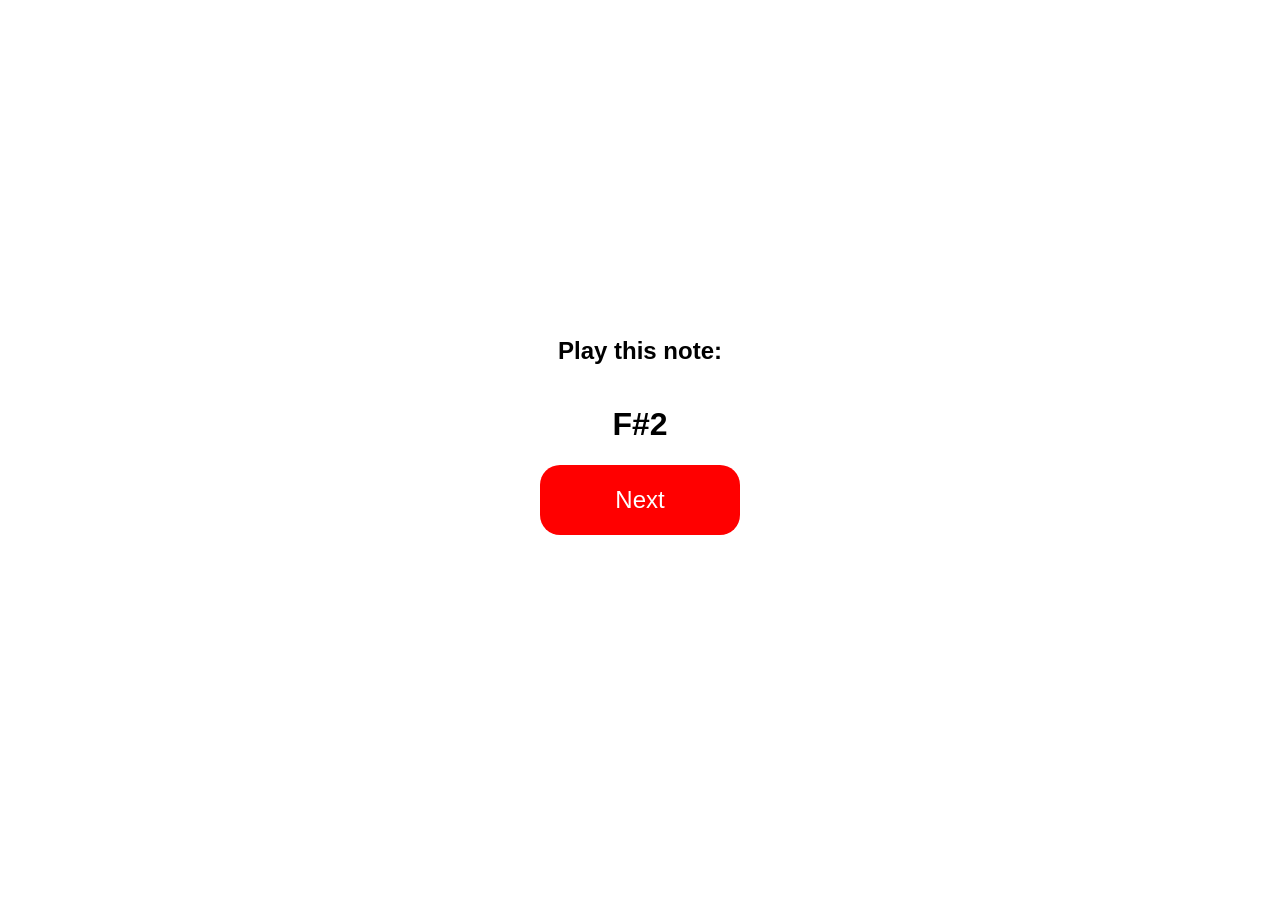
==== game/game.html @ 3acb24d7 "added gauge and sites sorted" ====
<!DOCTYPE html>
<html>
<head>
  <title>Tuner Game</title>
  <link rel="stylesheet" href="game_style.css">
</head>
<body>
  <h2>Play this note:</h2>
  <h1 id="target">--</h1>
  <button id="btn" onclick="nextNote()">Next</button>
  <p id="status"></p>
  <p id="cents"></p>
  <script src="game_script.js"></script>
</body>
</html>
---- game/game_style.css ----
body {
    display: flex;
    flex-direction: column;
    align-items: center;
    justify-content: center;
    height: 100vh;
    font-family: Arial;
}

#btn {
    width: 200px;
    height: 70px;
    border: none;
    border-radius: 20px;
    font-size: 24px;
    cursor: pointer;
    background-color: red;
    color: white;
}

#btn.correct {
    background-color: green;
}

#startBtn {
    width: 200px;
    height: 70px;
    border: none;
    border-radius: 20px;
    font-size: 24px;
    cursor: pointer;
    background-color: green;
}

#startBtn a {
    color: white;
    text-decoration: none;
}

#againBtn {
    width: 200px;
    height: 70px;
    border: none;
    border-radius: 20px;
    font-size: 24px;
    cursor: pointer;
    background-color: green;
    color: white;
}
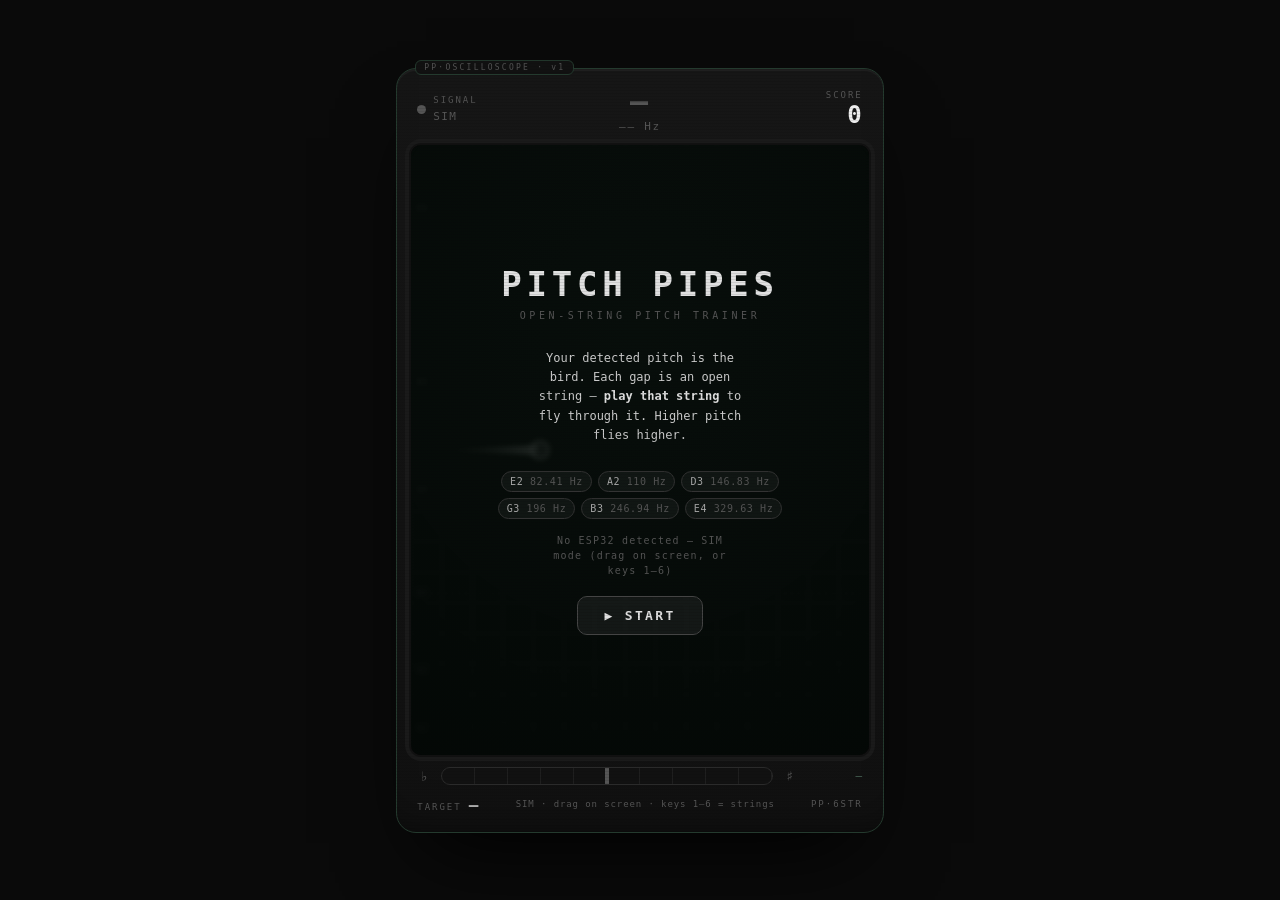
==== commit a3e40209: "new game embeded server + yin" ====
--- a/game/game.html
+++ b/game/game.html
@@ -1,15 +1,74 @@
-<!DOCTYPE html>
-<html>
+<!doctype html>
+<html lang="en">
 <head>
-  <title>Tuner Game</title>
+  <meta charset="utf-8" />
+  <meta name="viewport" content="width=device-width, initial-scale=1, maximum-scale=1, user-scalable=no" />
+  <title>PITCH PIPES — open-string pitch trainer</title>
   <link rel="stylesheet" href="game_style.css">
 </head>
 <body>
-  <h2>Play this note:</h2>
-  <h1 id="target">--</h1>
-  <button id="btn" onclick="nextNote()">Next</button>
-  <p id="status"></p>
-  <p id="cents"></p>
+  <main class="device" aria-label="Pitch Pipes guitar trainer">
+    <!-- Top readout -->
+    <div class="bar">
+      <div class="status">
+        <span class="dot" id="dot"></span>
+        <span><span class="lbl">SIGNAL</span><span id="link" style="font-size:11px;letter-spacing:.12em;color:var(--dim)">—</span></span>
+      </div>
+      <div class="readout">
+        <div class="note flat" id="note">—</div>
+        <div class="freq" id="freq">—— Hz</div>
+      </div>
+      <div class="score">
+        <span class="lbl">SCORE</span>
+        <span class="val" id="score">0</span>
+      </div>
+    </div>
+
+    <!-- Scope screen -->
+    <div class="screen" id="screen">
+      <canvas id="game"></canvas>
+
+      <!-- Start overlay -->
+      <div class="overlay" id="startOverlay">
+        <h1 class="title">PITCH PIPES</h1>
+        <div class="subtitle">open-string pitch trainer</div>
+        <p class="howto">Your detected pitch is the bird. Each gap is an open string — <b>play that string</b> to fly through it. Higher pitch flies higher.</p>
+        <div class="chips" id="chips"></div>
+        <div class="mode" id="startMode">Looking for ESP32…</div>
+        <button class="btn" id="startBtn">▶ Start</button>
+      </div>
+
+      <!-- Game over overlay -->
+      <div class="overlay" id="overOverlay" hidden>
+        <div class="go-sub">SIGNAL LOST</div>
+        <div class="big" id="finalScore">0</div>
+        <div class="best" id="bestScore">BEST 0</div>
+        <button class="btn" id="againBtn">↻ Play again</button>
+      </div>
+    </div>
+
+    <!-- Bottom bar: tuner + target -->
+    <div class="footer">
+      <div class="tuner" aria-label="tuning meter">
+        <span class="gl">♭</span>
+        <div class="track">
+          <div class="ticks"></div>
+          <div class="center"></div>
+          <div class="needle" id="needle"></div>
+        </div>
+        <span class="gl">♯</span>
+        <span class="cents" id="cents">—</span>
+      </div>
+      <div class="footrow">
+        <div class="target">
+          <span class="lbl">TARGET</span>
+          <span class="val" id="target">—</span>
+        </div>
+        <span class="hint" id="hint">&nbsp;</span>
+        <span class="brand">PP·6STR</span>
+      </div>
+    </div>
+  </main>
   <script src="game_script.js"></script>
 </body>
 </html>
--- a/game/game_style.css
+++ b/game/game_style.css
@@ -1,50 +1,153 @@
+/* ============================================================
+     PITCH PIPES — vintage oscilloscope / lab-instrument aesthetic
+     Zero dependencies. Self-contained. Offline-friendly for ESP32.
+     ============================================================ */
+  :root{
+    --bg:        #0a0a0a;
+    --panel:     #111111;
+    --panel-2:   #161616;
+    --bezel:     #222222;
+    --screen:    #080808;
+    --phosphor:  #e0e0e0;
+    --phosphor-d:#555555;
+    --amber:     #ffffff;
+    --red:       #aaaaaa;
+    --ink:       #eeeeee;
+    --dim:       #555555;
+    --mono: "SF Mono","JetBrains Mono","Cascadia Code","Roboto Mono","Ubuntu Mono",ui-monospace,Menlo,Consolas,monospace;
+  }
+  *{ box-sizing:border-box; -webkit-tap-highlight-color:transparent; }
+  html,body{ height:100%; margin:0; }
+  body{
+    font-family:var(--mono);
+    color:var(--ink);
+    background: var(--bg);
+    display:flex; align-items:center; justify-content:center;
+    min-height:100dvh; padding:14px; overflow:hidden;
+    user-select:none;
+  }
+  /* faint scanlines across the whole page for atmosphere */
+  body::after{
+    content:""; position:fixed; inset:0; pointer-events:none; z-index:999;
+    background:repeating-linear-gradient(0deg, rgba(0,0,0,0) 0 2px, rgba(0,0,0,.18) 2px 3px);
+    mix-blend-mode:multiply; opacity:.5;
+  }
 
-body {
-    display: flex;
-    flex-direction: column;
-    align-items: center;
-    justify-content: center;
-    height: 100vh;
-    font-family: Arial;
-}
+  /* ---- The instrument ---- */
+  .device{
+    width:min(520px, 94vw, calc((92dvh - 178px) * 0.75));
+    background:linear-gradient(180deg, var(--panel-2), var(--panel));
+    border-radius:20px;
+    padding:14px;
+    border:1px solid #243a2e;
+    box-shadow:
+      0 40px 80px -30px #000,
+      0 2px 0 0 rgba(255,255,255,.04) inset,
+      0 -30px 60px -50px #000 inset;
+    position:relative;
+  }
+  .device::before{ /* top brand strip / vents */
+    content:"PP·OSCILLOSCOPE  ·  v1"; 
+    position:absolute; top:-9px; left:18px;
+    font-size:8px; letter-spacing:.28em; color:var(--dim);
+    background:var(--panel); padding:2px 8px; border-radius:6px;
+    border:1px solid #243a2e;
+  }
 
-#btn {
-    width: 200px;
-    height: 70px;
-    border: none;
-    border-radius: 20px;
-    font-size: 24px;
-    cursor: pointer;
-    background-color: red;
-    color: white;
-}
+  /* ---- Top readout bar ---- */
+  .bar{ display:flex; align-items:center; gap:10px; padding:4px 6px 12px; }
+  .bar .status{ display:flex; align-items:center; gap:7px; min-width:96px; }
+  .dot{ width:9px; height:9px; border-radius:50%; background:var(--dim);
+        box-shadow:0 0 0 0 transparent; transition:.2s; flex:none; }
+  .dot.live{ background:var(--phosphor); }
+  .dot.sim{ background:var(--phosphor-d); }
+  @keyframes pulse{ 50%{ opacity:.45 } }
+  .lbl{ font-size:9px; letter-spacing:.22em; color:var(--dim); display:block; line-height:1.2; }
+  .readout{ flex:1; text-align:center; }
+  .note{ font-size:30px; font-weight:700; letter-spacing:.06em; line-height:1;
+         color:var(--phosphor); }
+  .note.flat{ color:var(--dim); text-shadow:none; }
+  .freq{ font-size:11px; letter-spacing:.16em; color:var(--dim); margin-top:3px; }
+  .score{ min-width:96px; text-align:right; }
+  .score .val{ font-size:24px; font-weight:700; color:var(--ink); letter-spacing:.04em; }
 
-#btn.correct {
-    background-color: green;
-}
+  /* ---- The screen ---- */
+  .screen{
+    position:relative; width:100%; aspect-ratio:540/720;
+    background:var(--screen);
+    border-radius:10px; overflow:hidden;
+    box-shadow:
+      0 0 0 2px #111111,
+      0 0 0 6px #1a1a1a,
+      0 14px 30px -10px #000 inset;
+  }
+  canvas{ position:absolute; inset:0; width:100%; height:100%; z-index:1; display:block; }
+  /* curved-glass vignette */
+  .screen::before{
+    content:""; position:absolute; inset:0; z-index:2; pointer-events:none;
+    background:radial-gradient(130% 120% at 50% 45%, transparent 52%, rgba(0,0,0,.55) 100%);
+    border-radius:10px;
+    box-shadow: none;
+  }
+  /* screen scanlines + faint flicker */
+  .screen::after{
+    content:""; position:absolute; inset:0; z-index:3; pointer-events:none;
+    background:repeating-linear-gradient(0deg, rgba(0,0,0,0) 0 2px, rgba(0,0,0,.22) 2px 3px);
+    opacity:.6; animation:flick 7s infinite steps(60);
+  }
+  @keyframes flick{ 0%,97%{opacity:.6} 98%{opacity:.5} 99%{opacity:.66} }
 
-#startBtn {
-    width: 200px;
-    height: 70px;
-    border: none;
-    border-radius: 20px;
-    font-size: 24px;
-    cursor: pointer;
-    background-color: green;
-}
+  /* ---- Overlays (start / game over) ---- */
+  .overlay{
+    position:absolute; inset:0; z-index:6;
+    display:flex; flex-direction:column; align-items:center; justify-content:center;
+    gap:14px; padding:26px 22px; text-align:center;
+    background:radial-gradient(120% 100% at 50% 30%, rgba(8,16,12,.82), rgba(3,7,5,.94));
+    -webkit-backdrop-filter:blur(2px); backdrop-filter:blur(2px);
+    cursor:pointer;
+  }
+  .overlay[hidden]{ display:none; }
+  .title{ font-size:34px; font-weight:700; letter-spacing:.14em; color:var(--phosphor);
+          margin:0; }
+  .subtitle{ font-size:10px; letter-spacing:.36em; color:var(--dim); margin:-8px 0 2px; text-transform:uppercase; }
+  .howto{ font-size:12px; line-height:1.6; color:#cccccc; max-width:30ch; }
+  .howto b{ color:var(--phosphor); font-weight:600; }
+  .chips{ display:flex; flex-wrap:wrap; gap:6px; justify-content:center; max-width:32ch; }
+  .chip{ font-size:10px; letter-spacing:.06em; padding:4px 8px; border-radius:999px;
+         border:1px solid #333333; color:#aaaaaa; background:rgba(255,255,255,.04); }
+  .chip span{ color:var(--dim); }
+  .mode{ font-size:10px; letter-spacing:.12em; color:var(--dim); min-height:14px; max-width:32ch; line-height:1.5;}
+  .mode.live{ color:var(--phosphor); }
+  .btn{
+    margin-top:4px; cursor:pointer; font-family:var(--mono); font-size:13px; font-weight:700;
+    letter-spacing:.18em; color:var(--phosphor);
+    padding:11px 26px; border-radius:10px;
+    background:rgba(255,255,255,.06); border:1px solid #444444;
+    transition:.15s; text-transform:uppercase;
+  }
+  .btn:hover{ background:#ffffff; color:#000000; }
+  .big{ font-size:64px; font-weight:700; line-height:1; color:var(--ink); }
+  .go-sub{ font-size:11px; letter-spacing:.24em; color:var(--dim); }
+  .best{ font-size:11px; letter-spacing:.18em; color:var(--phosphor-d); }
 
-#startBtn a {
-    color: white;
-    text-decoration: none;
-}
-
-#againBtn {
-    width: 200px;
-    height: 70px;
-    border: none;
-    border-radius: 20px;
-    font-size: 24px;
-    cursor: pointer;
-    background-color: green;
-    color: white;
-}+  /* ---- Bottom bar: target + tuner ---- */
+  .footer{ padding:12px 6px 4px; display:flex; flex-direction:column; gap:10px; }
+  .tuner{ display:flex; align-items:center; gap:10px; }
+  .tuner .gl{ font-size:14px; color:var(--dim); width:14px; text-align:center; flex:none; }
+  .track{ position:relative; flex:1; height:18px; border-radius:9px;
+          background:#111111;
+          border:1px solid #2a2a2a; overflow:hidden; }
+  .track .center{ position:absolute; left:50%; top:2px; bottom:2px; width:2px; transform:translateX(-1px);
+                  background:var(--phosphor-d); }
+  .track .ticks{ position:absolute; inset:0; opacity:.5;
+                 background:repeating-linear-gradient(90deg, transparent 0 calc(10% - 1px), rgba(255,255,255,.12) calc(10% - 1px) 10%); }
+  .needle{ position:absolute; top:-2px; bottom:-2px; width:4px; left:50%;
+           transform:translateX(-2px); border-radius:3px; background:var(--phosphor);
+           transition:left .06s linear, background .1s; }
+  .cents{ font-size:11px; letter-spacing:.06em; color:var(--phosphor); width:56px; text-align:right; flex:none; }
+  .footrow{ display:flex; align-items:center; justify-content:space-between; gap:8px; }
+  .target{ display:flex; align-items:baseline; gap:7px; }
+  .target .val{ font-size:16px; font-weight:700; color:#aaaaaa; letter-spacing:.08em; }
+  .target .val.hit{ color:var(--phosphor); }
+  .hint{ font-size:9px; letter-spacing:.1em; color:var(--dim); text-align:center; flex:1; }
+  .brand{ font-size:9px; letter-spacing:.22em; color:var(--phosphor-d); }
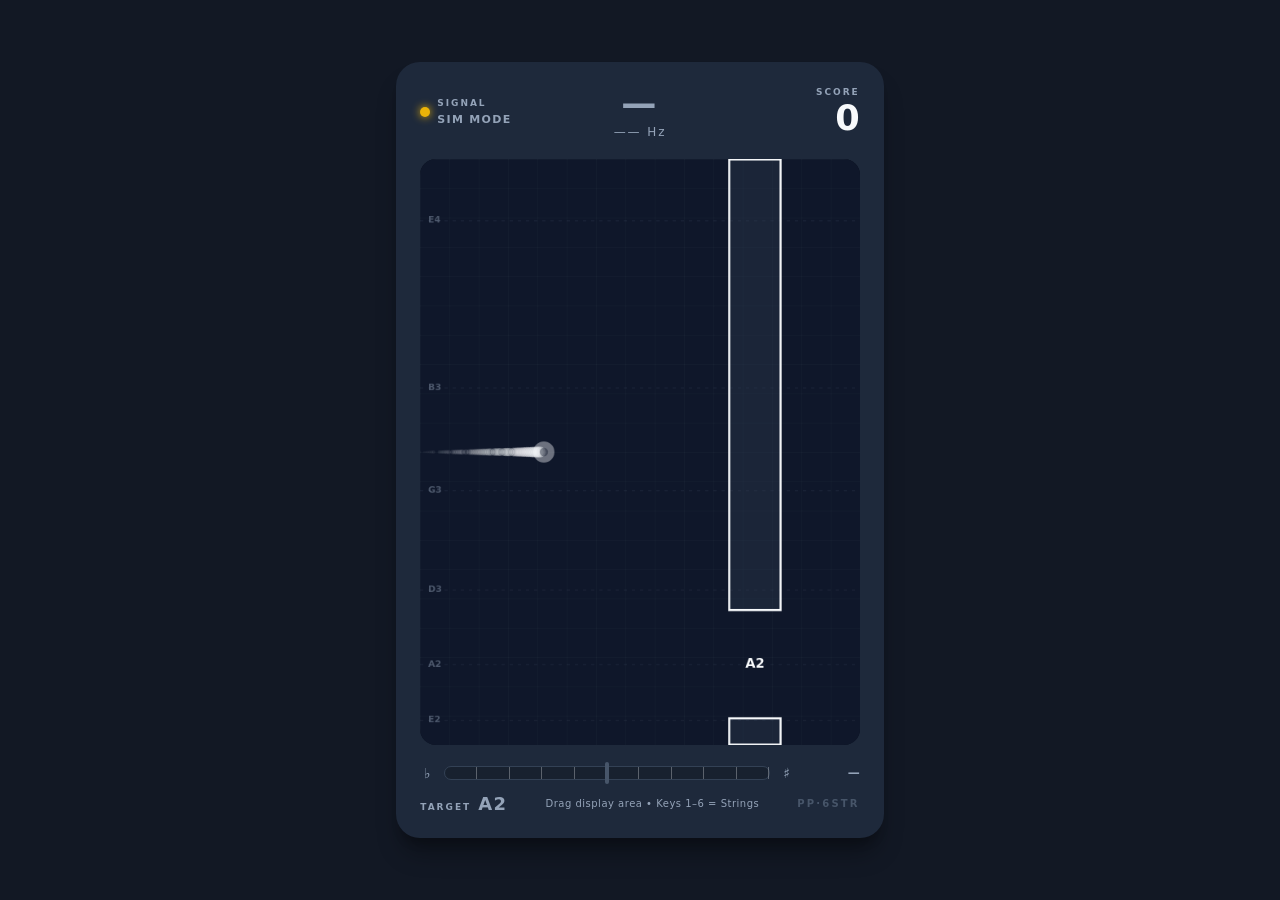
==== commit 4567a216: "new game look" ====
--- a/game/game.html
+++ b/game/game.html
@@ -3,16 +3,15 @@
 <head>
   <meta charset="utf-8" />
   <meta name="viewport" content="width=device-width, initial-scale=1, maximum-scale=1, user-scalable=no" />
-  <title>PITCH PIPES — open-string pitch trainer</title>
+  <title>PITCH PIPES — Open-String Pitch Trainer</title>
   <link rel="stylesheet" href="game_style.css">
 </head>
 <body>
   <main class="device" aria-label="Pitch Pipes guitar trainer">
-    <!-- Top readout -->
     <div class="bar">
       <div class="status">
         <span class="dot" id="dot"></span>
-        <span><span class="lbl">SIGNAL</span><span id="link" style="font-size:11px;letter-spacing:.12em;color:var(--dim)">—</span></span>
+        <span><span class="lbl">SIGNAL</span><span id="link">—</span></span>
       </div>
       <div class="readout">
         <div class="note flat" id="note">—</div>
@@ -24,30 +23,17 @@
       </div>
     </div>
 
-    <!-- Scope screen -->
     <div class="screen" id="screen">
       <canvas id="game"></canvas>
 
-      <!-- Start overlay -->
-      <div class="overlay" id="startOverlay">
-        <h1 class="title">PITCH PIPES</h1>
-        <div class="subtitle">open-string pitch trainer</div>
-        <p class="howto">Your detected pitch is the bird. Each gap is an open string — <b>play that string</b> to fly through it. Higher pitch flies higher.</p>
-        <div class="chips" id="chips"></div>
-        <div class="mode" id="startMode">Looking for ESP32…</div>
-        <button class="btn" id="startBtn">▶ Start</button>
-      </div>
-
-      <!-- Game over overlay -->
       <div class="overlay" id="overOverlay" hidden>
-        <div class="go-sub">SIGNAL LOST</div>
+        <div class="go-sub">SIGNAL LOST / GAME OVER</div>
         <div class="big" id="finalScore">0</div>
         <div class="best" id="bestScore">BEST 0</div>
         <button class="btn" id="againBtn">↻ Play again</button>
       </div>
     </div>
 
-    <!-- Bottom bar: tuner + target -->
     <div class="footer">
       <div class="tuner" aria-label="tuning meter">
         <span class="gl">♭</span>
--- a/game/game_style.css
+++ b/game/game_style.css
@@ -1,153 +1,305 @@
-/* ============================================================
-     PITCH PIPES — vintage oscilloscope / lab-instrument aesthetic
-     Zero dependencies. Self-contained. Offline-friendly for ESP32.
-     ============================================================ */
-  :root{
-    --bg:        #0a0a0a;
-    --panel:     #111111;
-    --panel-2:   #161616;
-    --bezel:     #222222;
-    --screen:    #080808;
-    --phosphor:  #e0e0e0;
-    --phosphor-d:#555555;
-    --amber:     #ffffff;
-    --red:       #aaaaaa;
-    --ink:       #eeeeee;
-    --dim:       #555555;
-    --mono: "SF Mono","JetBrains Mono","Cascadia Code","Roboto Mono","Ubuntu Mono",ui-monospace,Menlo,Consolas,monospace;
-  }
-  *{ box-sizing:border-box; -webkit-tap-highlight-color:transparent; }
-  html,body{ height:100%; margin:0; }
-  body{
-    font-family:var(--mono);
-    color:var(--ink);
-    background: var(--bg);
-    display:flex; align-items:center; justify-content:center;
-    min-height:100dvh; padding:14px; overflow:hidden;
-    user-select:none;
-  }
-  /* faint scanlines across the whole page for atmosphere */
-  body::after{
-    content:""; position:fixed; inset:0; pointer-events:none; z-index:999;
-    background:repeating-linear-gradient(0deg, rgba(0,0,0,0) 0 2px, rgba(0,0,0,.18) 2px 3px);
-    mix-blend-mode:multiply; opacity:.5;
-  }
-
-  /* ---- The instrument ---- */
-  .device{
-    width:min(520px, 94vw, calc((92dvh - 178px) * 0.75));
-    background:linear-gradient(180deg, var(--panel-2), var(--panel));
-    border-radius:20px;
-    padding:14px;
-    border:1px solid #243a2e;
-    box-shadow:
-      0 40px 80px -30px #000,
-      0 2px 0 0 rgba(255,255,255,.04) inset,
-      0 -30px 60px -50px #000 inset;
-    position:relative;
-  }
-  .device::before{ /* top brand strip / vents */
-    content:"PP·OSCILLOSCOPE  ·  v1"; 
-    position:absolute; top:-9px; left:18px;
-    font-size:8px; letter-spacing:.28em; color:var(--dim);
-    background:var(--panel); padding:2px 8px; border-radius:6px;
-    border:1px solid #243a2e;
-  }
-
-  /* ---- Top readout bar ---- */
-  .bar{ display:flex; align-items:center; gap:10px; padding:4px 6px 12px; }
-  .bar .status{ display:flex; align-items:center; gap:7px; min-width:96px; }
-  .dot{ width:9px; height:9px; border-radius:50%; background:var(--dim);
-        box-shadow:0 0 0 0 transparent; transition:.2s; flex:none; }
-  .dot.live{ background:var(--phosphor); }
-  .dot.sim{ background:var(--phosphor-d); }
-  @keyframes pulse{ 50%{ opacity:.45 } }
-  .lbl{ font-size:9px; letter-spacing:.22em; color:var(--dim); display:block; line-height:1.2; }
-  .readout{ flex:1; text-align:center; }
-  .note{ font-size:30px; font-weight:700; letter-spacing:.06em; line-height:1;
-         color:var(--phosphor); }
-  .note.flat{ color:var(--dim); text-shadow:none; }
-  .freq{ font-size:11px; letter-spacing:.16em; color:var(--dim); margin-top:3px; }
-  .score{ min-width:96px; text-align:right; }
-  .score .val{ font-size:24px; font-weight:700; color:var(--ink); letter-spacing:.04em; }
-
-  /* ---- The screen ---- */
-  .screen{
-    position:relative; width:100%; aspect-ratio:540/720;
-    background:var(--screen);
-    border-radius:10px; overflow:hidden;
-    box-shadow:
-      0 0 0 2px #111111,
-      0 0 0 6px #1a1a1a,
-      0 14px 30px -10px #000 inset;
-  }
-  canvas{ position:absolute; inset:0; width:100%; height:100%; z-index:1; display:block; }
-  /* curved-glass vignette */
-  .screen::before{
-    content:""; position:absolute; inset:0; z-index:2; pointer-events:none;
-    background:radial-gradient(130% 120% at 50% 45%, transparent 52%, rgba(0,0,0,.55) 100%);
-    border-radius:10px;
-    box-shadow: none;
-  }
-  /* screen scanlines + faint flicker */
-  .screen::after{
-    content:""; position:absolute; inset:0; z-index:3; pointer-events:none;
-    background:repeating-linear-gradient(0deg, rgba(0,0,0,0) 0 2px, rgba(0,0,0,.22) 2px 3px);
-    opacity:.6; animation:flick 7s infinite steps(60);
-  }
-  @keyframes flick{ 0%,97%{opacity:.6} 98%{opacity:.5} 99%{opacity:.66} }
-
-  /* ---- Overlays (start / game over) ---- */
-  .overlay{
-    position:absolute; inset:0; z-index:6;
-    display:flex; flex-direction:column; align-items:center; justify-content:center;
-    gap:14px; padding:26px 22px; text-align:center;
-    background:radial-gradient(120% 100% at 50% 30%, rgba(8,16,12,.82), rgba(3,7,5,.94));
-    -webkit-backdrop-filter:blur(2px); backdrop-filter:blur(2px);
-    cursor:pointer;
-  }
-  .overlay[hidden]{ display:none; }
-  .title{ font-size:34px; font-weight:700; letter-spacing:.14em; color:var(--phosphor);
-          margin:0; }
-  .subtitle{ font-size:10px; letter-spacing:.36em; color:var(--dim); margin:-8px 0 2px; text-transform:uppercase; }
-  .howto{ font-size:12px; line-height:1.6; color:#cccccc; max-width:30ch; }
-  .howto b{ color:var(--phosphor); font-weight:600; }
-  .chips{ display:flex; flex-wrap:wrap; gap:6px; justify-content:center; max-width:32ch; }
-  .chip{ font-size:10px; letter-spacing:.06em; padding:4px 8px; border-radius:999px;
-         border:1px solid #333333; color:#aaaaaa; background:rgba(255,255,255,.04); }
-  .chip span{ color:var(--dim); }
-  .mode{ font-size:10px; letter-spacing:.12em; color:var(--dim); min-height:14px; max-width:32ch; line-height:1.5;}
-  .mode.live{ color:var(--phosphor); }
-  .btn{
-    margin-top:4px; cursor:pointer; font-family:var(--mono); font-size:13px; font-weight:700;
-    letter-spacing:.18em; color:var(--phosphor);
-    padding:11px 26px; border-radius:10px;
-    background:rgba(255,255,255,.06); border:1px solid #444444;
-    transition:.15s; text-transform:uppercase;
-  }
-  .btn:hover{ background:#ffffff; color:#000000; }
-  .big{ font-size:64px; font-weight:700; line-height:1; color:var(--ink); }
-  .go-sub{ font-size:11px; letter-spacing:.24em; color:var(--dim); }
-  .best{ font-size:11px; letter-spacing:.18em; color:var(--phosphor-d); }
-
-  /* ---- Bottom bar: target + tuner ---- */
-  .footer{ padding:12px 6px 4px; display:flex; flex-direction:column; gap:10px; }
-  .tuner{ display:flex; align-items:center; gap:10px; }
-  .tuner .gl{ font-size:14px; color:var(--dim); width:14px; text-align:center; flex:none; }
-  .track{ position:relative; flex:1; height:18px; border-radius:9px;
-          background:#111111;
-          border:1px solid #2a2a2a; overflow:hidden; }
-  .track .center{ position:absolute; left:50%; top:2px; bottom:2px; width:2px; transform:translateX(-1px);
-                  background:var(--phosphor-d); }
-  .track .ticks{ position:absolute; inset:0; opacity:.5;
-                 background:repeating-linear-gradient(90deg, transparent 0 calc(10% - 1px), rgba(255,255,255,.12) calc(10% - 1px) 10%); }
-  .needle{ position:absolute; top:-2px; bottom:-2px; width:4px; left:50%;
-           transform:translateX(-2px); border-radius:3px; background:var(--phosphor);
-           transition:left .06s linear, background .1s; }
-  .cents{ font-size:11px; letter-spacing:.06em; color:var(--phosphor); width:56px; text-align:right; flex:none; }
-  .footrow{ display:flex; align-items:center; justify-content:space-between; gap:8px; }
-  .target{ display:flex; align-items:baseline; gap:7px; }
-  .target .val{ font-size:16px; font-weight:700; color:#aaaaaa; letter-spacing:.08em; }
-  .target .val.hit{ color:var(--phosphor); }
-  .hint{ font-size:9px; letter-spacing:.1em; color:var(--dim); text-align:center; flex:1; }
-  .brand{ font-size:9px; letter-spacing:.22em; color:var(--phosphor-d); }+:root {
+    --bg-color: #121824;
+    --card-bg: #1e293b;
+    --text-main: #f8fafc;
+    --text-muted: #94a3b8;
+    --accent-red: #ef4444;
+    --accent-yellow: #eab308;
+    --accent-green: #22c55e;
+    --screen-bg: #0f172a;
+}
+
+* { 
+    box-sizing: border-box; 
+    -webkit-tap-highlight-color: transparent; 
+}
+
+html, body { 
+    height: 100%; 
+    margin: 0; 
+}
+
+body {
+    font-family: system-ui, -apple-system, BlinkMacSystemFont, 'Segoe UI', Roboto, sans-serif;
+    color: var(--text-main);
+    background: var(--bg-color);
+    display: flex; 
+    align-items: center; 
+    justify-content: center;
+    min-height: 100dvh; 
+    padding: 14px; 
+    overflow: hidden;
+    user-select: none;
+}
+
+/* ---- The instrument container ---- */
+.device {
+    width: min(520px, 94vw, calc((92dvh - 178px) * 0.75));
+    background: var(--card-bg);
+    border-radius: 24px;
+    padding: 1.5rem;
+    box-shadow: 0 20px 25px -5px rgba(0, 0, 0, 0.3), 0 10px 10px -5px rgba(0, 0, 0, 0.2);
+    position: relative;
+}
+
+/* ---- Top readout bar ---- */
+.bar { 
+    display: flex; 
+    align-items: center; 
+    justify-content: space-between;
+    gap: 10px; 
+    padding-bottom: 1.25rem; 
+}
+
+.bar .status { 
+    display: flex; 
+    align-items: center; 
+    gap: 7px; 
+    min-width: 96px; 
+}
+
+#link {
+    font-size: 11px;
+    letter-spacing: .12em;
+    color: var(--text-muted);
+    font-weight: 600;
+}
+
+.dot { 
+    width: 10px; 
+    height: 10px; 
+    border-radius: 50%; 
+    background: #475569;
+    transition: .2s; 
+    flex: none; 
+}
+.dot.live { background: var(--accent-green); box-shadow: 0 0 8px var(--accent-green); }
+.dot.sim { background: var(--accent-yellow); box-shadow: 0 0 8px var(--accent-yellow); }
+
+.lbl { 
+    font-size: 9px; 
+    letter-spacing: .22em; 
+    color: var(--text-muted); 
+    display: block; 
+    line-height: 1.2; 
+    font-weight: 700;
+}
+
+.readout { 
+    flex: 1; 
+    text-align: center; 
+}
+
+.note { 
+    font-size: 2.2rem; 
+    font-weight: 800; 
+    letter-spacing: .06em; 
+    line-height: 1;
+    color: var(--text-main); 
+}
+.note.flat { 
+    color: var(--text-muted); 
+}
+
+.freq { 
+    font-size: 12px; 
+    letter-spacing: .16em; 
+    color: var(--text-muted); 
+    margin-top: 4px; 
+    font-weight: 500;
+}
+
+.score { 
+    min-width: 96px; 
+    text-align: right; 
+}
+.score .val { 
+    font-size: 2.2rem; 
+    font-weight: 800; 
+    color: var(--text-main); 
+}
+
+/* ---- The screen container ---- */
+.screen {
+    position: relative; 
+    width: 100%; 
+    aspect-ratio: 540/720;
+    background: var(--screen-bg);
+    border-radius: 16px; 
+    overflow: hidden;
+    box-shadow: inset 0 4px 12px rgba(0,0,0,0.5);
+}
+
+canvas { 
+    position: absolute; 
+    inset: 0; 
+    width: 100%; 
+    height: 100%; 
+    z-index: 1; 
+    display: block; 
+}
+
+/* ---- Card Overlays ---- */
+.overlay {
+    position: absolute; 
+    inset: 0; 
+    z-index: 6;
+    display: flex; 
+    flex-direction: column; 
+    align-items: center; 
+    justify-content: center;
+    gap: 14px; 
+    padding: 26px 22px; 
+    text-align: center;
+    background: rgba(15, 23, 42, 0.9);
+    backdrop-filter: blur(4px);
+    cursor: pointer;
+}
+.overlay[hidden] { display: none; }
+
+.big { 
+    font-size: 4.5rem; 
+    font-weight: 800; 
+    line-height: 1; 
+    color: var(--text-main); 
+}
+.go-sub { 
+    font-size: 11px; 
+    letter-spacing: .24em; 
+    color: var(--accent-red); 
+    font-weight: 700;
+}
+.best { 
+    font-size: 12px; 
+    letter-spacing: .18em; 
+    color: var(--text-muted); 
+    font-weight: 600;
+}
+
+.btn {
+    margin-top: 8px; 
+    cursor: pointer; 
+    font-family: inherit; 
+    font-size: 13px; 
+    font-weight: 700;
+    letter-spacing: .18em; 
+    color: #ffffff;
+    padding: 12px 28px; 
+    border-radius: 12px;
+    background: var(--accent-green); 
+    border: none;
+    box-shadow: 0 4px 14px rgba(34, 197, 94, 0.3);
+    transition: .15s; 
+    text-transform: uppercase;
+}
+.btn:hover { 
+    transform: translateY(-2px);
+    box-shadow: 0 6px 20px rgba(34, 197, 94, 0.5);
+}
+
+/* ---- Bottom bar: target + tuner ---- */
+.footer { 
+    padding-top: 1.25rem; 
+    display: flex; 
+    flex-direction: column; 
+    gap: 12px; 
+}
+
+.tuner { 
+    display: flex; 
+    align-items: center; 
+    gap: 10px; 
+}
+.tuner .gl { 
+    font-size: 14px; 
+    color: var(--text-muted); 
+    width: 14px; 
+    text-align: center; 
+    flex: none; 
+}
+
+.track { 
+    position: relative; 
+    flex: 1; 
+    height: 14px; 
+    border-radius: 7px;
+    background: rgba(0, 0, 0, 0.2);
+    border: 1px solid #334155; 
+    overflow: visible; 
+}
+.track .center { 
+    position: absolute; 
+    left: 50%; 
+    top: -3px; 
+    bottom: -3px; 
+    width: 2px; 
+    transform: translateX(-1px);
+    background: var(--text-muted); 
+    z-index: 2;
+}
+.track .ticks { 
+    position: absolute; 
+    inset: 0; 
+    opacity: .3;
+    background: repeating-linear-gradient(90deg, transparent 0 calc(10% - 1px), var(--text-main) calc(10% - 1px) 10%); 
+}
+
+.needle { 
+    position: absolute; 
+    top: -5px; 
+    bottom: -5px; 
+    width: 4px; 
+    left: 50%;
+    transform: translateX(-2px); 
+    border-radius: 2px; 
+    background: var(--accent-red);
+    transition: left .06s linear, background .1s; 
+    z-index: 3;
+}
+
+.cents { 
+    font-size: 12px; 
+    font-weight: 600; 
+    color: var(--text-main); 
+    width: 56px; 
+    text-align: right; 
+    flex: none; 
+}
+
+.footrow { 
+    display: flex; 
+    align-items: center; 
+    justify-content: space-between; 
+    gap: 8px; 
+}
+
+.target { 
+    display: flex; 
+    align-items: baseline; 
+    gap: 7px; 
+}
+.target .val { 
+    font-size: 18px; 
+    font-weight: 800; 
+    color: var(--text-muted); 
+    letter-spacing: .08em; 
+}
+.target .val.hit { 
+    color: var(--accent-green); 
+    text-shadow: 0 0 10px rgba(34, 197, 94, 0.3);
+}
+
+.hint { 
+    font-size: 10px; 
+    letter-spacing: .05em; 
+    color: var(--text-muted); 
+    text-align: center; 
+    flex: 1; 
+    font-weight: 500;
+}
+.brand { 
+    font-size: 10px; 
+    letter-spacing: .22em; 
+    color: #475569; 
+    font-weight: 700;
+}
